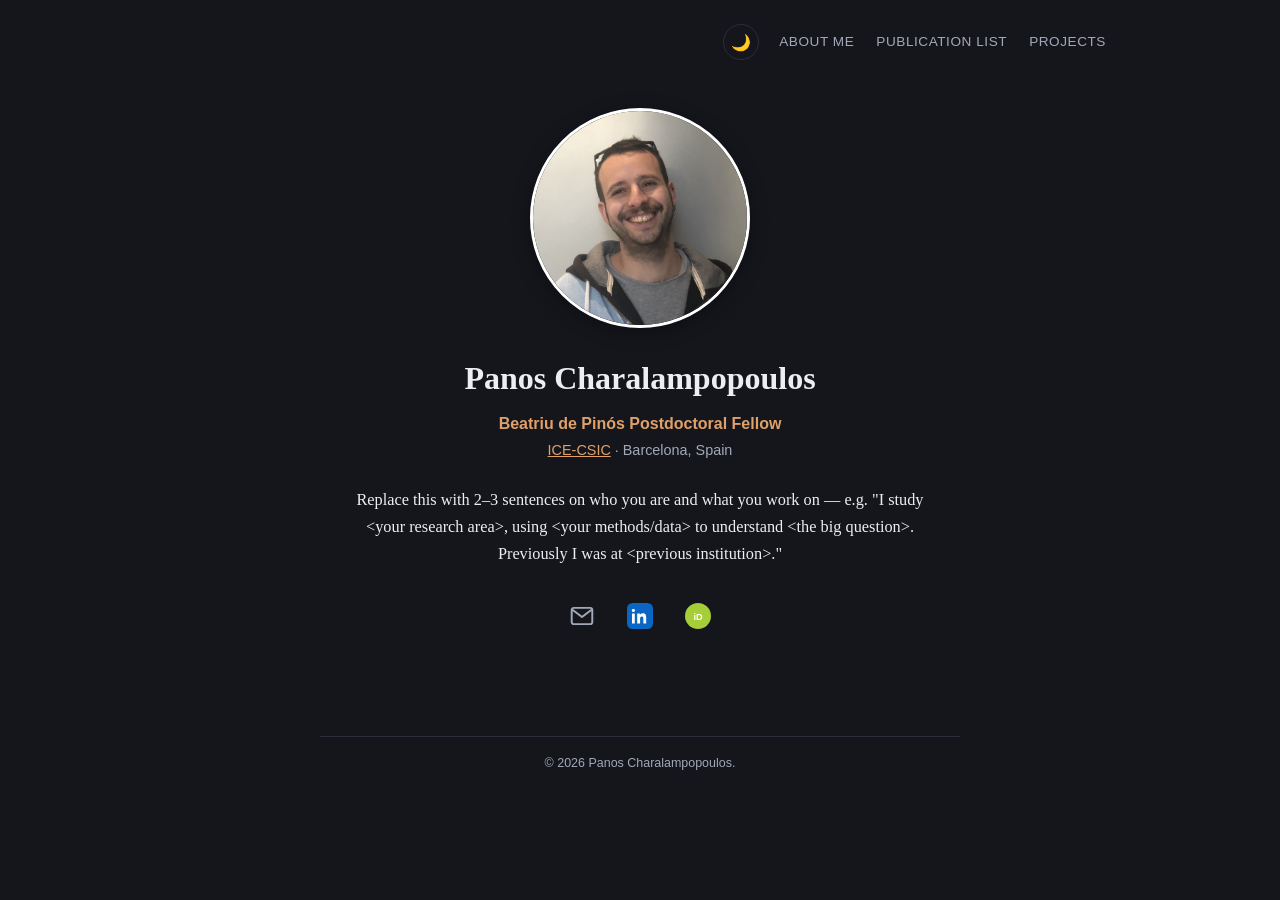
==== index.html @ d8f38c4b "new changes" ====
<!DOCTYPE html>
<html lang="en">
<head>
  <meta charset="UTF-8">
  <meta name="viewport" content="width=device-width, initial-scale=1.0">
  <title>Panos Charalampopoulos</title>
  <meta name="description" content="Panos Charalampopoulos — Beatriu de Pinós Postdoctoral Fellow, astrophysics.">
  <link rel="stylesheet" href="style.css">
</head>
<body>

  <header class="topbar">
    <button id="theme-toggle" class="theme-toggle" aria-label="Toggle light/dark theme" title="Toggle light/dark theme">🌙</button>
    <nav class="topnav">
      <a href="about.html">About me</a>
      <a href="publications.html">Publication list</a>
      <a href="projects.html">Projects</a>
    </nav>
  </header>

  <main class="hero">
    <img src="photo.jpg" alt="Panos Charalampopoulos" class="hero-avatar">
    <h1>Panos Charalampopoulos</h1>
    <p class="role">Beatriu de Pinós Postdoctoral Fellow</p>
    <p class="affiliation"><a href="https://www.ice.csic.es/" target="_blank" rel="noopener">ICE-CSIC</a> &middot; Barcelona, Spain</p>

    <p class="bio">
      Replace this with 2–3 sentences on who you are and what you work on — e.g.
      "I study &lt;your research area&gt;, using &lt;your methods/data&gt; to understand &lt;the big question&gt;.
      Previously I was at &lt;previous institution&gt;."
    </p>

    <div class="icon-row">
      <a href="mailto:panos.charalampopoulos.astro@gmail.com" class="icon-link" aria-label="Email" title="Email">
        <svg viewBox="0 0 24 24" width="26" height="26" fill="none" stroke="currentColor" stroke-width="1.8" stroke-linecap="round" stroke-linejoin="round">
          <rect x="2.5" y="4.5" width="19" height="15" rx="2"></rect>
          <path d="M3.5 6.5l8.5 6.5 8.5-6.5"></path>
        </svg>
      </a>
      <a href="https://www.linkedin.com/in/panos-charalampopoulos-10a1qx7/" target="_blank" rel="noopener" class="icon-link" aria-label="LinkedIn" title="LinkedIn">
        <svg viewBox="0 0 24 24" width="26" height="26">
          <rect width="24" height="24" rx="5" fill="#0A66C2"></rect>
          <path fill="#fff" d="M7.2 9.6H4.6V19H7.2V9.6zM5.9 8.4c.9 0 1.5-.6 1.5-1.4C7.4 6.2 6.8 5.6 5.9 5.6c-.9 0-1.5.6-1.5 1.4 0 .8.6 1.4 1.5 1.4zM9.4 9.6h2.5v1.3h.1c.35-.65 1.2-1.35 2.5-1.35 2.7 0 3.2 1.75 3.2 4V19h-2.6v-4.3c0-1-.02-2.3-1.4-2.3-1.4 0-1.6 1.1-1.6 2.25V19H9.4V9.6z"></path>
        </svg>
      </a>
      <a href="https://orcid.org/0000-0002-0326-6715" target="_blank" rel="noopener" class="icon-link" aria-label="ORCID" title="ORCID">
        <svg viewBox="0 0 24 24" width="26" height="26">
          <circle cx="12" cy="12" r="12" fill="#A6CE39"></circle>
          <text x="12" y="15.5" text-anchor="middle" font-family="Arial, sans-serif" font-size="8.5" font-weight="700" fill="#fff">iD</text>
        </svg>
      </a>
    </div>
  </main>

  <footer>
    <p>&copy; <span id="year"></span> Panos Charalampopoulos.</p>
  </footer>

  <script src="theme.js"></script>
  <script>
    document.getElementById('year').textContent = new Date().getFullYear();
  </script>

</body>
</html>
---- style.css ----
:root {
  --bg: #14161c;
  --bg-alt: #1b1e26;
  --text: #eceef2;
  --text-muted: #a3a8b8;
  --accent: #e0a06a;
  --border: #2a2e38;
  --serif: Georgia, "Iowan Old Style", "Palatino Linotype", "Book Antiqua", serif;
  --sans: -apple-system, BlinkMacSystemFont, "Segoe UI", Helvetica, Arial, sans-serif;
}

html[data-theme="light"] {
  --bg: #fbfaf7;
  --bg-alt: #ffffff;
  --text: #1f2023;
  --text-muted: #5b5d63;
  --accent: #7a3b2e;
  --border: #e3e0d8;
}

* {
  box-sizing: border-box;
}

html {
  color-scheme: dark;
}

html[data-theme="light"] {
  color-scheme: light;
}

body {
  margin: 0;
  background: var(--bg);
  color: var(--text);
  font-family: var(--serif);
  line-height: 1.65;
  font-size: 16px;
  transition: background 0.2s ease, color 0.2s ease;
}

a {
  color: var(--accent);
  text-decoration: none;
}

a:hover {
  text-decoration: underline;
}

/* Top bar */
.topbar {
  max-width: 980px;
  margin: 0 auto;
  padding: 24px 24px 0;
  display: flex;
  align-items: center;
  justify-content: flex-end;
  gap: 20px;
}

.brand {
  margin-right: auto;
  font-weight: 700;
  font-size: 1rem;
  color: var(--text);
}

.brand:hover {
  text-decoration: none;
  color: var(--accent);
}

.theme-toggle {
  background: none;
  border: 1px solid var(--border);
  border-radius: 999px;
  width: 36px;
  height: 36px;
  font-size: 1rem;
  cursor: pointer;
  display: flex;
  align-items: center;
  justify-content: center;
  color: var(--text);
}

.theme-toggle:hover {
  border-color: var(--accent);
}

.topnav {
  display: flex;
  gap: 22px;
  font-family: var(--sans);
  font-size: 0.85rem;
  text-transform: uppercase;
  letter-spacing: 0.04em;
}

.topnav a {
  color: var(--text-muted);
}

.topnav a:hover,
.topnav a.active {
  color: var(--accent);
  text-decoration: none;
}

/* Hero (index page) */
.hero {
  max-width: 640px;
  margin: 0 auto;
  padding: 48px 24px 60px;
  text-align: center;
  min-height: 60vh;
  display: flex;
  flex-direction: column;
  align-items: center;
}

.hero-avatar {
  width: 220px;
  height: 220px;
  border-radius: 50%;
  object-fit: cover;
  box-shadow: 0 4px 18px rgba(0,0,0,0.35);
  border: 3px solid #ffffff;
  margin-bottom: 24px;
}

html[data-theme="light"] .hero-avatar {
  border-color: #000000;
}

.hero h1 {
  font-size: 2rem;
  margin: 0 0 6px;
}

.hero .role {
  font-family: var(--sans);
  font-weight: 600;
  font-size: 1rem;
  margin: 0 0 2px;
  color: var(--accent);
}

.hero .affiliation {
  font-family: var(--sans);
  font-size: 0.9rem;
  color: var(--text-muted);
  margin: 0 0 24px;
}

.hero .affiliation a {
  text-decoration: underline;
}

.hero .bio {
  font-size: 1.02rem;
  color: var(--text);
  margin: 0 0 28px;
}

.icon-row {
  display: flex;
  gap: 18px;
  justify-content: center;
}

.icon-link {
  display: flex;
  align-items: center;
  justify-content: center;
  width: 40px;
  height: 40px;
  border-radius: 10px;
  color: var(--text-muted);
  transition: transform 0.15s ease, color 0.15s ease;
}

.icon-link:hover {
  color: var(--accent);
  transform: translateY(-2px);
  text-decoration: none;
}

.icon-link svg {
  display: block;
}

/* Inner pages */
.page-content {
  max-width: 720px;
  margin: 0 auto;
  padding: 40px 24px 80px;
}

section {
  margin-bottom: 48px;
  scroll-margin-top: 24px;
}

h2 {
  font-family: var(--sans);
  font-size: 0.8rem;
  text-transform: uppercase;
  letter-spacing: 0.08em;
  color: var(--accent);
  border-bottom: 1px solid var(--border);
  padding-bottom: 8px;
  margin-bottom: 18px;
}

h3 {
  font-size: 1.05rem;
  margin: 0 0 4px;
}

p {
  margin: 0 0 14px;
}

.muted {
  color: var(--text-muted);
  font-size: 0.9rem;
}

.research-item {
  margin-bottom: 18px;
}

/* Publications */
.pub-list {
  list-style: none;
  padding: 0;
  margin: 0;
  counter-reset: pub;
}

.pub-list li {
  counter-increment: pub;
  padding: 14px 0 14px 34px;
  border-bottom: 1px solid var(--border);
  position: relative;
  font-size: 0.95rem;
}

.pub-list li::before {
  content: counter(pub) ".";
  position: absolute;
  left: 0;
  color: var(--text-muted);
  font-family: var(--sans);
  font-size: 0.85rem;
}

.pub-authors {
  font-size: 0.9rem;
  color: var(--text-muted);
}

.pub-venue {
  font-style: italic;
  font-size: 0.88rem;
  color: var(--text-muted);
}

/* News */
.news-list {
  list-style: none;
  padding: 0;
  margin: 0;
}

.news-list li {
  padding: 8px 0;
  border-bottom: 1px solid var(--border);
  font-size: 0.95rem;
}

.news-list time {
  font-family: var(--sans);
  font-weight: 600;
  color: var(--accent);
  margin-right: 8px;
}

/* Project cards */
.grid {
  display: grid;
  grid-template-columns: repeat(auto-fit, minmax(200px, 1fr));
  gap: 16px;
}

.card {
  background: var(--bg-alt);
  border: 1px solid var(--border);
  border-radius: 10px;
  padding: 20px;
}

.card h3 {
  margin-top: 0;
  margin-bottom: 8px;
}

.card p {
  color: var(--text-muted);
  margin-bottom: 12px;
  font-size: 0.92rem;
}

.card a {
  font-family: var(--sans);
  font-size: 0.9rem;
  font-weight: 600;
}

footer {
  margin-top: 40px;
  padding-top: 16px;
  border-top: 1px solid var(--border);
  font-family: var(--sans);
  font-size: 0.78rem;
  color: var(--text-muted);
  text-align: center;
}

.hero + footer,
.hero ~ footer {
  max-width: 640px;
  margin-left: auto;
  margin-right: auto;
  padding-left: 24px;
  padding-right: 24px;
}

/* Responsive */
@media (max-width: 560px) {
  .topbar {
    flex-wrap: wrap;
    justify-content: center;
    gap: 12px;
  }
  .brand {
    margin-right: 0;
    width: 100%;
    text-align: center;
  }
  .hero-avatar {
    width: 170px;
    height: 170px;
  }
}
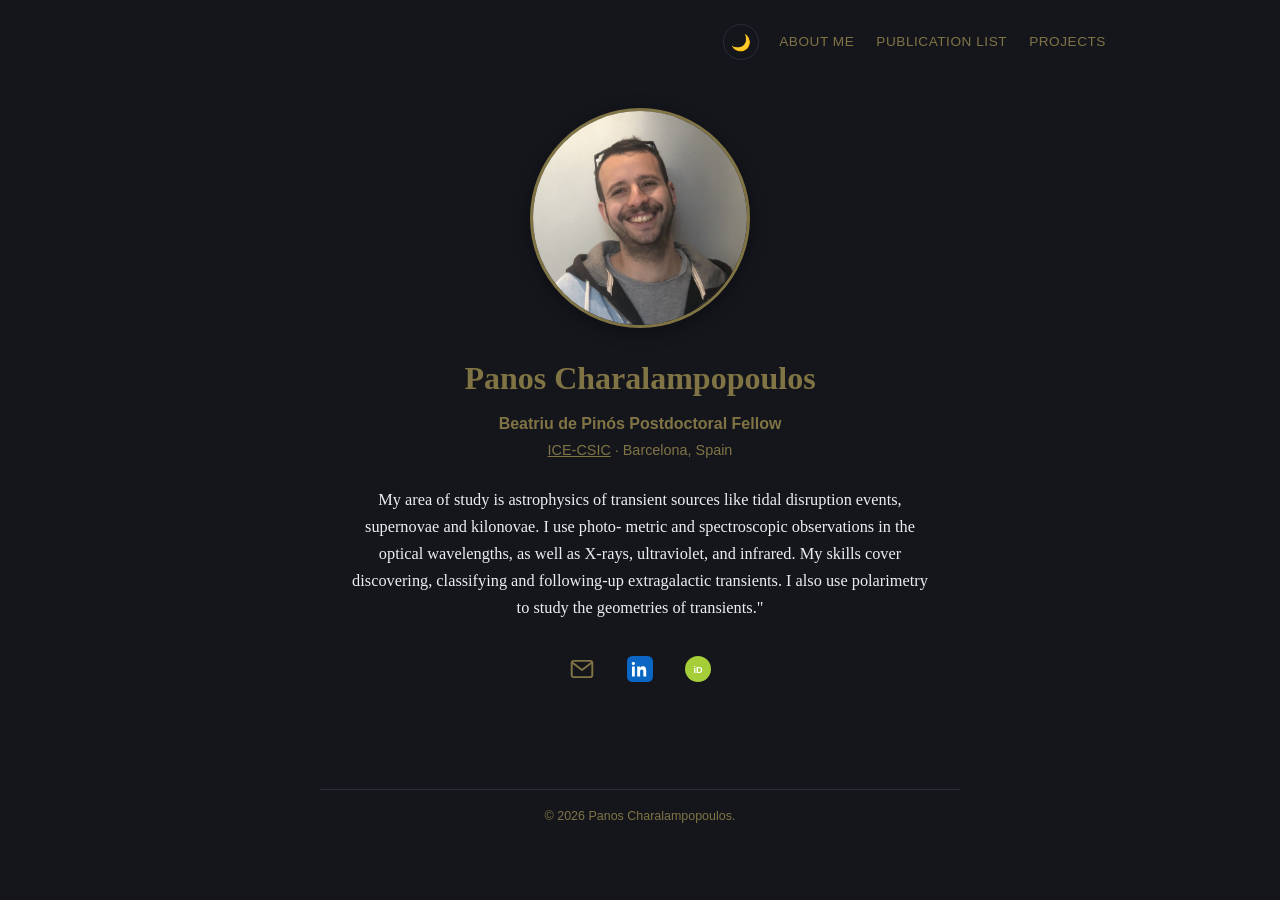
==== commit 6cbb1ef8: "new changes" ====
--- a/index.html
+++ b/index.html
@@ -25,9 +25,9 @@
     <p class="affiliation"><a href="https://www.ice.csic.es/" target="_blank" rel="noopener">ICE-CSIC</a> &middot; Barcelona, Spain</p>
 
     <p class="bio">
-      Replace this with 2–3 sentences on who you are and what you work on — e.g.
-      "I study &lt;your research area&gt;, using &lt;your methods/data&gt; to understand &lt;the big question&gt;.
-      Previously I was at &lt;previous institution&gt;."
+      My area of study is astrophysics of transient sources like tidal disruption events, supernovae and kilonovae. I use photo-
+      metric and spectroscopic observations in the optical wavelengths, as well as X-rays, ultraviolet, and infrared. My skills cover
+      discovering, classifying and following-up extragalactic transients. I also use polarimetry to study the geometries of transients."
     </p>
 
     <div class="icon-row">
--- a/style.css
+++ b/style.css
@@ -2,8 +2,8 @@
   --bg: #14161c;
   --bg-alt: #1b1e26;
   --text: #eceef2;
-  --text-muted: #a3a8b8;
-  --accent: #e0a06a;
+  --text-muted: #807445;
+  --accent: #807445;
   --border: #2a2e38;
   --serif: Georgia, "Iowan Old Style", "Palatino Linotype", "Book Antiqua", serif;
   --sans: -apple-system, BlinkMacSystemFont, "Segoe UI", Helvetica, Arial, sans-serif;
@@ -13,8 +13,8 @@
   --bg: #fbfaf7;
   --bg-alt: #ffffff;
   --text: #1f2023;
-  --text-muted: #5b5d63;
-  --accent: #7a3b2e;
+  --text-muted: #9E7B29;
+  --accent: #9E7B29;
   --border: #e3e0d8;
 }
 
@@ -127,17 +127,18 @@
   border-radius: 50%;
   object-fit: cover;
   box-shadow: 0 4px 18px rgba(0,0,0,0.35);
-  border: 3px solid #ffffff;
+  border: 3px solid var(--accent);
   margin-bottom: 24px;
 }
 
 html[data-theme="light"] .hero-avatar {
-  border-color: #000000;
+  border-color: var(--accent);
 }
 
 .hero h1 {
   font-size: 2rem;
   margin: 0 0 6px;
+  color: var(--accent);
 }
 
 .hero .role {
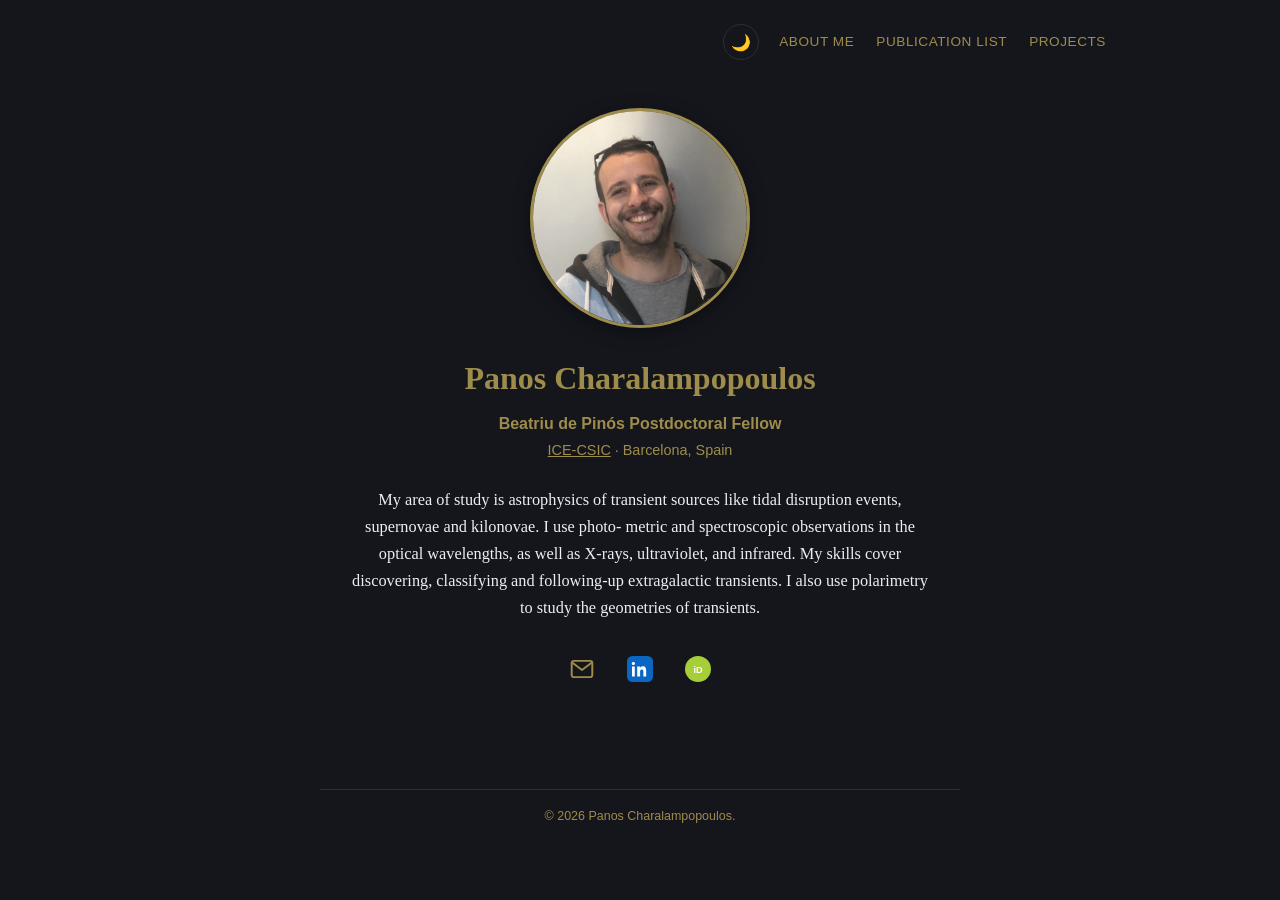
==== commit 2b768c70: "new changes" ====
--- a/index.html
+++ b/index.html
@@ -27,7 +27,7 @@
     <p class="bio">
       My area of study is astrophysics of transient sources like tidal disruption events, supernovae and kilonovae. I use photo-
       metric and spectroscopic observations in the optical wavelengths, as well as X-rays, ultraviolet, and infrared. My skills cover
-      discovering, classifying and following-up extragalactic transients. I also use polarimetry to study the geometries of transients."
+      discovering, classifying and following-up extragalactic transients. I also use polarimetry to study the geometries of transients.
     </p>
 
     <div class="icon-row">
--- a/style.css
+++ b/style.css
@@ -2,8 +2,8 @@
   --bg: #14161c;
   --bg-alt: #1b1e26;
   --text: #eceef2;
-  --text-muted: #807445;
-  --accent: #807445;
+  --text-muted: #9E8C4C;
+  --accent: #9E8C4C;
   --border: #2a2e38;
   --serif: Georgia, "Iowan Old Style", "Palatino Linotype", "Book Antiqua", serif;
   --sans: -apple-system, BlinkMacSystemFont, "Segoe UI", Helvetica, Arial, sans-serif;
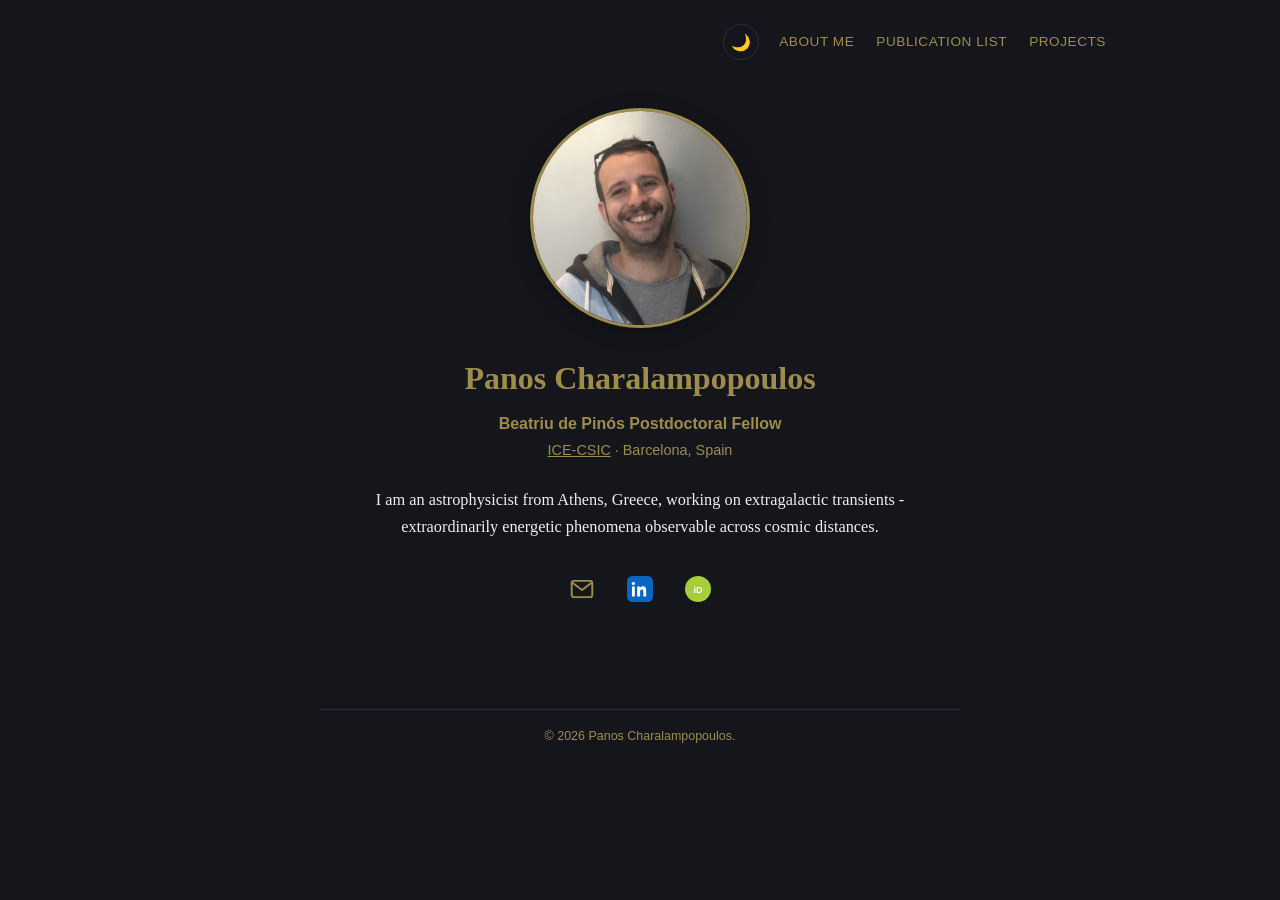
==== commit 763bc78c: "new changes" ====
--- a/index.html
+++ b/index.html
@@ -25,9 +25,7 @@
     <p class="affiliation"><a href="https://www.ice.csic.es/" target="_blank" rel="noopener">ICE-CSIC</a> &middot; Barcelona, Spain</p>
 
     <p class="bio">
-      My area of study is astrophysics of transient sources like tidal disruption events, supernovae and kilonovae. I use photo-
-      metric and spectroscopic observations in the optical wavelengths, as well as X-rays, ultraviolet, and infrared. My skills cover
-      discovering, classifying and following-up extragalactic transients. I also use polarimetry to study the geometries of transients.
+      I am an astrophysicist from Athens, Greece, working on extragalactic transients - extraordinarily energetic phenomena observable across cosmic distances.
     </p>
 
     <div class="icon-row">
--- a/style.css
+++ b/style.css
@@ -230,6 +230,25 @@
   font-size: 0.9rem;
 }
 
+.underline-link {
+  text-decoration: underline;
+}
+
+.thin-rule {
+  border: none;
+  border-top: 1px solid var(--border);
+  margin: 24px 0;
+}
+
+.ads-list {
+  margin: 0 0 14px;
+  padding-left: 22px;
+}
+
+.ads-list li {
+  margin-bottom: 8px;
+}
+
 .research-item {
   margin-bottom: 18px;
 }
@@ -292,8 +311,8 @@
 
 /* Project cards */
 .grid {
-  display: grid;
-  grid-template-columns: repeat(auto-fit, minmax(200px, 1fr));
+  display: flex;
+  flex-direction: column;
   gap: 16px;
 }
 
@@ -311,7 +330,7 @@
 
 .card p {
   color: var(--text-muted);
-  margin-bottom: 12px;
+  margin-bottom: 0;
   font-size: 0.92rem;
 }
 
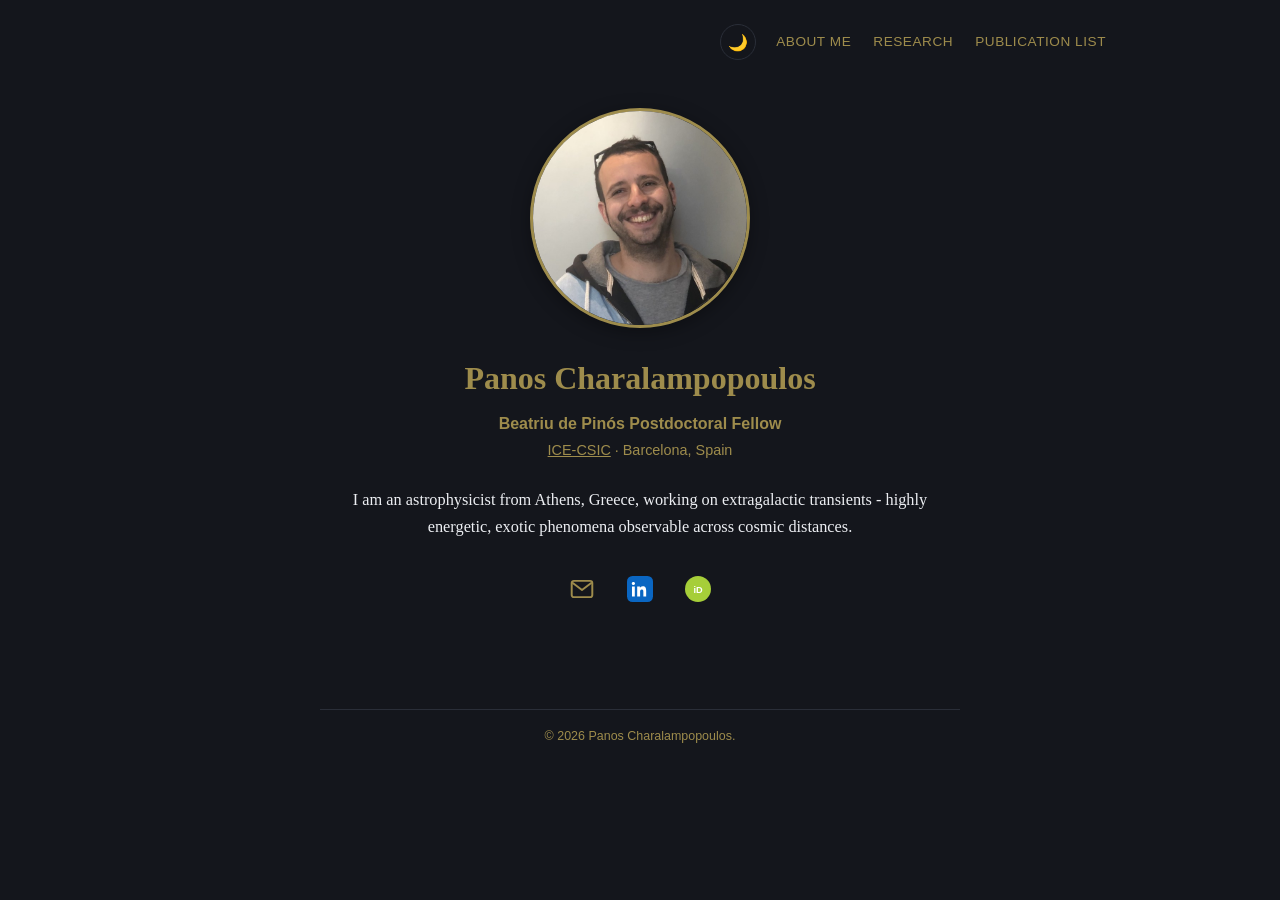
==== commit 15801b60: "new changes" ====
--- a/index.html
+++ b/index.html
@@ -13,8 +13,8 @@
     <button id="theme-toggle" class="theme-toggle" aria-label="Toggle light/dark theme" title="Toggle light/dark theme">🌙</button>
     <nav class="topnav">
       <a href="about.html">About me</a>
+      <a href="projects.html">Research</a>
       <a href="publications.html">Publication list</a>
-      <a href="projects.html">Projects</a>
     </nav>
   </header>
 
@@ -25,7 +25,7 @@
     <p class="affiliation"><a href="https://www.ice.csic.es/" target="_blank" rel="noopener">ICE-CSIC</a> &middot; Barcelona, Spain</p>
 
     <p class="bio">
-      I am an astrophysicist from Athens, Greece, working on extragalactic transients - extraordinarily energetic phenomena observable across cosmic distances.
+      I am an astrophysicist from Athens, Greece, working on extragalactic transients - highly energetic, exotic phenomena observable across cosmic distances.
     </p>
 
     <div class="icon-row">
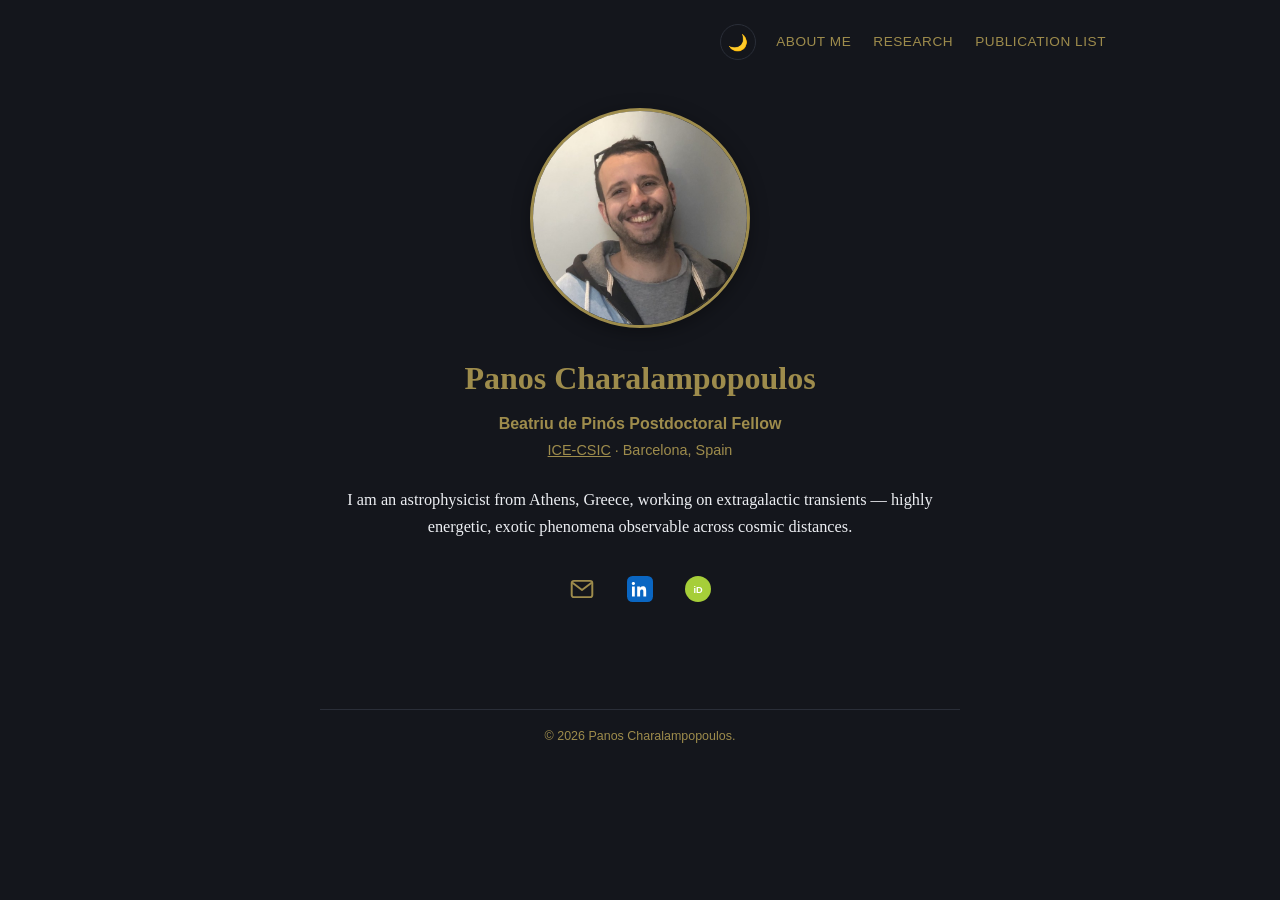
==== commit ae885e6b: "new changes" ====
--- a/index.html
+++ b/index.html
@@ -25,7 +25,7 @@
     <p class="affiliation"><a href="https://www.ice.csic.es/" target="_blank" rel="noopener">ICE-CSIC</a> &middot; Barcelona, Spain</p>
 
     <p class="bio">
-      I am an astrophysicist from Athens, Greece, working on extragalactic transients - highly energetic, exotic phenomena observable across cosmic distances.
+      I am an astrophysicist from Athens, Greece, working on extragalactic transients — highly energetic, exotic phenomena observable across cosmic distances.
     </p>
 
     <div class="icon-row">
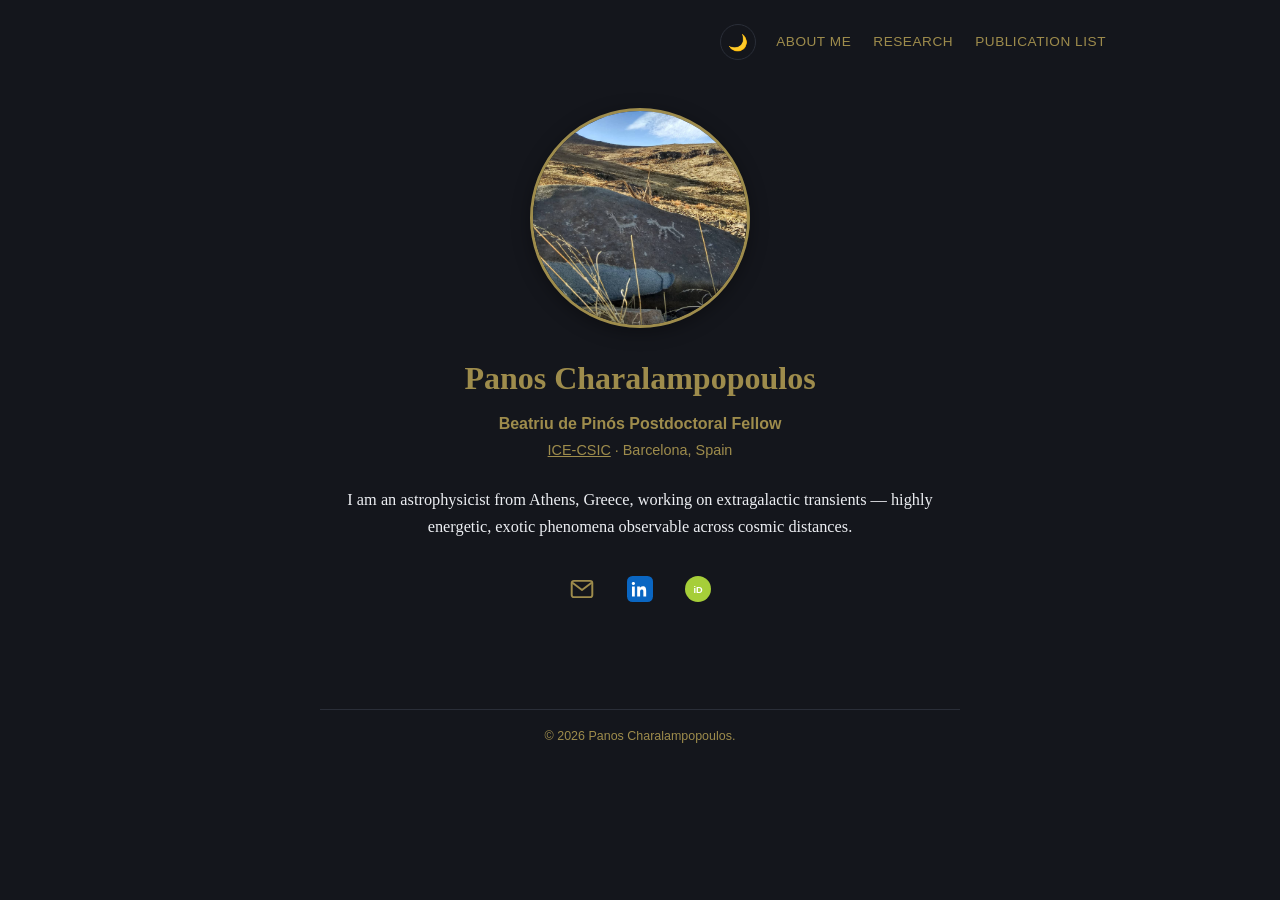
==== commit a41c1927: "new changes" ====
--- a/index.html
+++ b/index.html
@@ -19,7 +19,7 @@
   </header>
 
   <main class="hero">
-    <img src="photo.jpg" alt="Panos Charalampopoulos" class="hero-avatar">
+    <img src="evol.jpg" alt="Panos Charalampopoulos" class="hero-avatar">
     <h1>Panos Charalampopoulos</h1>
     <p class="role">Beatriu de Pinós Postdoctoral Fellow</p>
     <p class="affiliation"><a href="https://www.ice.csic.es/" target="_blank" rel="noopener">ICE-CSIC</a> &middot; Barcelona, Spain</p>
--- a/style.css
+++ b/style.css
@@ -133,6 +133,10 @@
 
 html[data-theme="light"] .hero-avatar {
   border-color: var(--accent);
+}
+
+.about-avatar {
+  margin: 0 auto 24px;
 }
 
 .hero h1 {
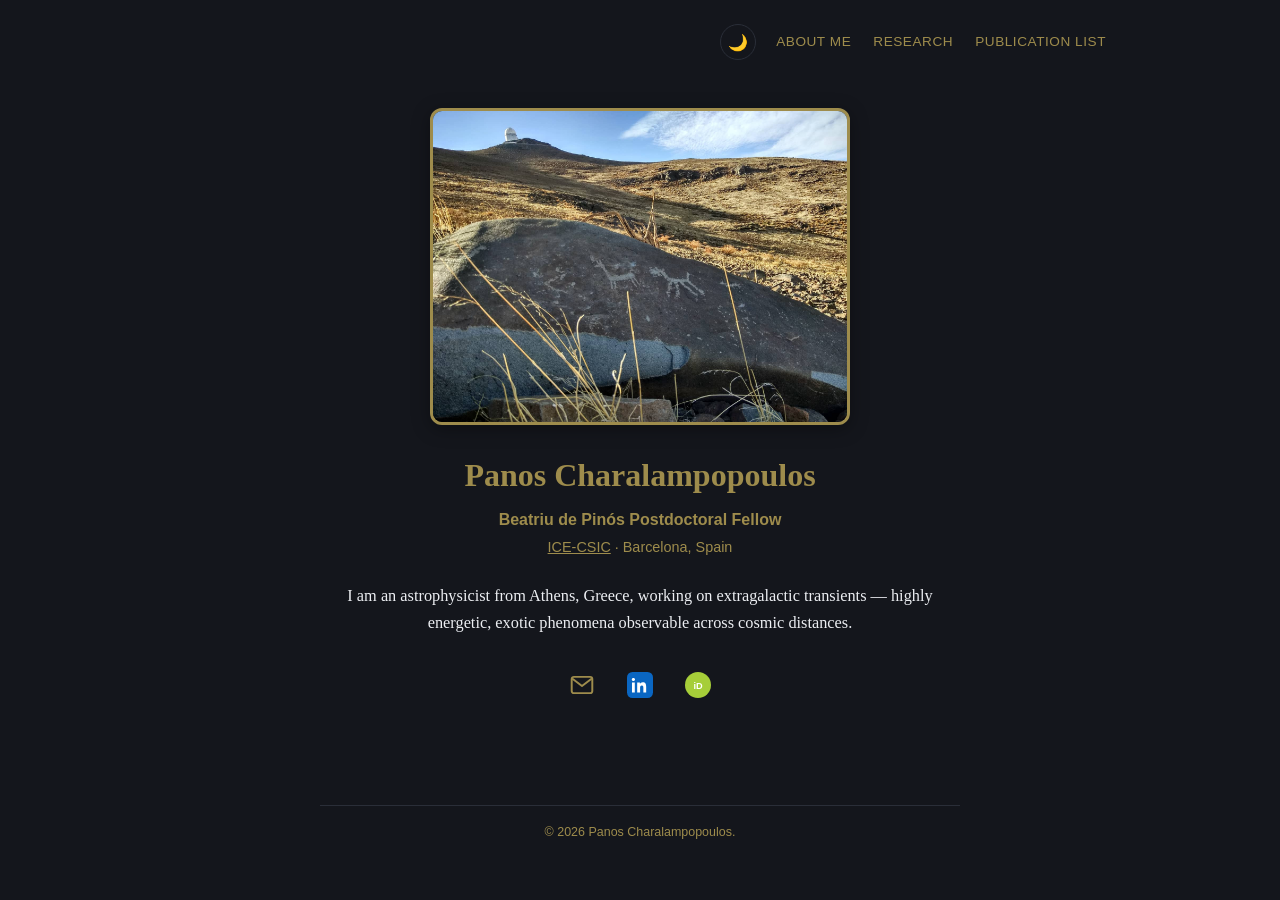
==== commit f925e846: "new changes" ====
--- a/index.html
+++ b/index.html
@@ -19,7 +19,7 @@
   </header>
 
   <main class="hero">
-    <img src="evol.jpg" alt="Panos Charalampopoulos" class="hero-avatar">
+    <img src="evol.jpg" alt="Panos Charalampopoulos" class="avatar-base hero-avatar">
     <h1>Panos Charalampopoulos</h1>
     <p class="role">Beatriu de Pinós Postdoctoral Fellow</p>
     <p class="affiliation"><a href="https://www.ice.csic.es/" target="_blank" rel="noopener">ICE-CSIC</a> &middot; Barcelona, Spain</p>
--- a/style.css
+++ b/style.css
@@ -121,22 +121,31 @@
   align-items: center;
 }
 
+/* Shared avatar look (border/shadow) */
+.avatar-base {
+  display: block;
+  box-shadow: 0 4px 18px rgba(0,0,0,0.35);
+  border: 3px solid var(--accent);
+  margin-bottom: 24px;
+}
+
+/* Index page: full photo, rectangle, not cropped */
 .hero-avatar {
+  width: 100%;
+  max-width: 420px;
+  height: auto;
+  border-radius: 12px;
+  object-fit: contain;
+}
+
+/* About page: circular, centered */
+.about-avatar {
   width: 220px;
   height: 220px;
   border-radius: 50%;
   object-fit: cover;
-  box-shadow: 0 4px 18px rgba(0,0,0,0.35);
-  border: 3px solid var(--accent);
-  margin-bottom: 24px;
-}
-
-html[data-theme="light"] .hero-avatar {
-  border-color: var(--accent);
-}
-
-.about-avatar {
-  margin: 0 auto 24px;
+  margin-left: auto;
+  margin-right: auto;
 }
 
 .hero h1 {
@@ -376,7 +385,10 @@
     text-align: center;
   }
   .hero-avatar {
-    width: 170px;
-    height: 170px;
+    max-width: 260px;
   }
-}
+  .about-avatar {
+    width: 160px;
+    height: 160px;
+  }
+}
